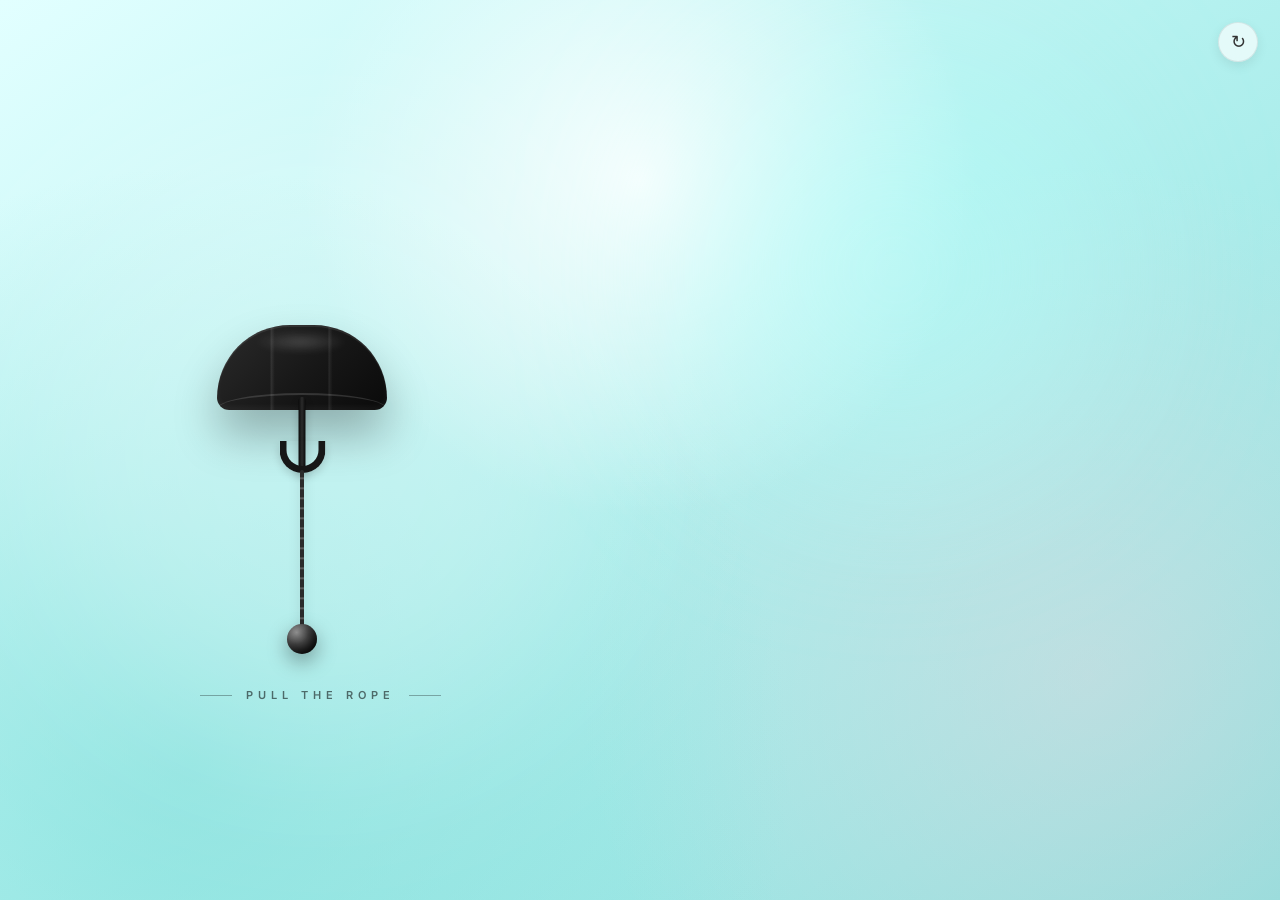
==== index.html @ 50a7926e "frontend challenge" ====
<!DOCTYPE html>
<html lang="en">
<head>
    <meta charset="UTF-8" />
    <meta name="viewport" content="width=device-width, initial-scale=1.0" />
    <title>Umbrella Login</title>

    <link rel="preconnect" href="https://fonts.googleapis.com">
    <link rel="preconnect" href="https://fonts.gstatic.com" crossorigin>
    <link href="https://fonts.googleapis.com/css2?family=Inter:wght@400;500;600;700;800;900&display=swap" rel="stylesheet">

    <link rel="stylesheet" href="style.css">
</head>

<body>

    <main class="stage" id="stage">

        <!-- BACKGROUND -->
        <div class="ambient ambient-1"></div>
        <div class="ambient ambient-2"></div>


        <!-- =====================================
             LEFT COLUMN — UMBRELLA + ROPE
        ====================================== -->
        <section class="umbrella-side">

            <div class="umbrella-wrapper">

                <div class="umbrella">
                    <div class="umbrella-shine"></div>
                </div>

                <div class="umbrella-handle"></div>

                <div class="rope" id="rope">
                    <div
                        class="rope-ball"
                        id="ropeBall"
                        tabindex="0"
                        aria-label="Pull the rope"
                    ></div>
                </div>

            </div>

            <!-- INSTRUCTION -->
            <div class="instruction">
                <span class="instruction-line"></span>
                Pull the rope
                <span class="instruction-line"></span>
            </div>

        </section>


        <!-- =====================================
             RIGHT COLUMN — LOGIN INTERFACE
        ====================================== -->
        <section class="login-side">

            <div class="login-wrapper">

                <!-- TOP BAR -->
                <nav class="top-bar">

                    <div class="brand">
                        <span class="brand-dot"></span>
                        LOGIN
                    </div>

                    <div class="top-links">
                        <span>HOME</span>
                        <span>ABOUT</span>
                        <span>HELP</span>
                    </div>

                </nav>


                <!-- LOGIN FORM -->
                <form class="login-card" id="loginForm">

                    <h1 class="login-title">
                        Welcome back.
                    </h1>

                    <p class="login-subtitle">
                        Sign in to continue to your account.
                    </p>


                    <div class="field">
                        <label for="email">Email</label>
                        <input
                            id="email"
                            type="email"
                            placeholder="you@example.com"
                            required
                        />
                    </div>


                    <div class="field">
                        <label for="password">Password</label>
                        <input
                            id="password"
                            type="password"
                            placeholder="••••••••"
                            required
                        />
                    </div>


                    <button
                        class="login-button"
                        id="loginButton"
                        type="submit"
                    >
                        SIGN IN
                    </button>


                    <div class="login-footer">
                        <span>Forgot password?</span>
                        <span>Create account</span>
                    </div>

                </form>

            </div>

        </section>


        <!-- =====================================
             BOTTOM NAVIGATION
        ====================================== -->
        <nav class="bottom-bar">

            <div class="nav-item active">Home</div>
            <div class="nav-item">Explore</div>
            <div class="nav-item">Account</div>
            <div class="nav-item">Settings</div>

        </nav>


        <!-- RESET -->
        <button class="reset" id="reset" aria-label="Reset">
            ↻
        </button>

    </main>

    <script src="script.js"></script>

</body>
</html>
---- style.css ----
/* =========================================================
   RESET & GLOBAL
========================================================= */
* {
    margin: 0;
    padding: 0;
    box-sizing: border-box;
}

html,
body {
    width: 100%;
    height: 100%;
    overflow: hidden;
    font-family: 'Inter', system-ui, -apple-system, Arial, sans-serif;
    -webkit-font-smoothing: antialiased;
    -moz-osx-font-smoothing: grayscale;
}

body {
    background: #c9f8f7;
}


/* =========================================================
   MAIN STAGE  (two-column grid)
========================================================= */
.stage {
    position: relative;
    width: 100vw;
    height: 100vh;
    overflow: hidden;

    display: grid;
    grid-template-columns: 1fr 1fr;
    align-items: center;

    background:
        radial-gradient(
            circle at 50% 20%,
            rgba(255, 255, 255, 0.9),
            transparent 35%
        ),
        radial-gradient(
            circle at 15% 85%,
            rgba(120, 220, 215, 0.55),
            transparent 45%
        ),
        radial-gradient(
            circle at 85% 75%,
            rgba(255, 210, 220, 0.35),
            transparent 40%
        ),
        linear-gradient(
            145deg,
            #e2ffff 0%,
            #b6f2f0 45%,
            #8bdedc 100%
        );
}


/* =========================================================
   AMBIENT LIGHT BLOBS
========================================================= */
.ambient {
    position: absolute;
    border-radius: 50%;
    filter: blur(90px);
    pointer-events: none;
    animation: ambientPulse 8s ease-in-out infinite;
}

.ambient-1 {
    width: 600px;
    height: 600px;
    top: 50%;
    left: 25%;
    transform: translate(-50%, -50%);
    background: rgba(255, 255, 255, 0.28);
}

.ambient-2 {
    width: 400px;
    height: 400px;
    top: 30%;
    left: 70%;
    transform: translate(-50%, -50%);
    background: rgba(180, 255, 250, 0.45);
    animation-delay: -4s;
}

@keyframes ambientPulse {
    0%, 100% { transform: translate(-50%, -50%) scale(1); opacity: 0.9; }
    50%      { transform: translate(-50%, -50%) scale(1.15); opacity: 0.7; }
}


/* =========================================================
   LEFT COLUMN — UMBRELLA SIDE
========================================================= */
.umbrella-side {
    position: relative;
    height: 100%;

    display: flex;
    flex-direction: column;
    align-items: center;
    justify-content: center;

    z-index: 5;
}


/* =========================================================
   UMBRELLA WRAPPER
========================================================= */
.umbrella-wrapper {
    position: relative;

    width: 180px;
    height: 250px;

    /* slight left offset inside the column */
    transform: translateX(-10%);
}


/* =========================================================
   UMBRELLA CANOPY
========================================================= */
.umbrella {
    position: absolute;
    top: 0;
    left: 50%;
    transform: translateX(-50%);

    width: 170px;
    height: 85px;

    background:
        linear-gradient(
            135deg,
            #2b2b2b 0%,
            #171717 55%,
            #0a0a0a 100%
        );

    border-radius: 90px 90px 15px 15px;

    box-shadow:
        0 25px 45px rgba(0, 0, 0, 0.28),
        inset 0 -3px 6px rgba(255, 255, 255, 0.05),
        inset 0 2px 0 rgba(255, 255, 255, 0.08);

    overflow: hidden;
}

.umbrella::before {
    content: "";
    position: absolute;
    inset: 0;

    background:
        linear-gradient(
            90deg,
            transparent 31%,
            rgba(255, 255, 255, 0.09) 32%,
            transparent 34%,
            transparent 65%,
            rgba(255, 255, 255, 0.08) 66%,
            transparent 68%
        );
}

.umbrella::after {
    content: "";
    position: absolute;

    bottom: -15px;
    left: 0;

    width: 100%;
    height: 30px;

    border-radius: 50%;
    border-top: 2px solid rgba(255, 255, 255, 0.14);
}

.umbrella-shine {
    position: absolute;
    top: 6px;
    left: 22%;

    width: 55%;
    height: 22px;

    background:
        radial-gradient(
            ellipse at center,
            rgba(255, 255, 255, 0.18),
            transparent 70%
        );

    border-radius: 50%;
    filter: blur(3px);
    pointer-events: none;
}


/* =========================================================
   UMBRELLA HANDLE
========================================================= */
.umbrella-handle {
    position: absolute;
    top: 72px;
    left: 50%;
    transform: translateX(-50%);

    width: 7px;
    height: 75px;

    background:
        linear-gradient(
            to right,
            #0a0a0a,
            #2b2b2b 50%,
            #0a0a0a
        );

    border-radius: 10px;

    box-shadow: 0 4px 8px rgba(0, 0, 0, 0.2);
}

.umbrella-handle::after {
    content: "";
    position: absolute;

    bottom: -1px;
    left: 50%;
    transform: translateX(-50%);

    width: 32px;
    height: 25px;

    border: 7px solid #171717;
    border-top: 0;

    border-radius: 0 0 25px 25px;

    box-shadow: 0 4px 8px rgba(0, 0, 0, 0.15);
}


/* =========================================================
   ROPE
========================================================= */
.rope {
    position: absolute;
    top: 145px;
    left: 50%;
    transform: translateX(-50%);

    width: 4px;
    height: 170px;

    background:
        repeating-linear-gradient(
            to bottom,
            #2b2b2b 0px,
            #2b2b2b 7px,
            #6b6b6b 8px,
            #2b2b2b 10px
        );

    border-radius: 5px;
    cursor: grab;
    touch-action: none;

    box-shadow: 0 0 12px rgba(0, 0, 0, 0.15);
}

.rope:active {
    cursor: grabbing;
}


/* =========================================================
   ROPE BALL
========================================================= */
.rope-ball {
    position: absolute;
    bottom: -14px;
    left: 50%;
    transform: translateX(-50%);

    width: 30px;
    height: 30px;

    border-radius: 50%;

    background:
        radial-gradient(
            circle at 32% 28%,
            #8a8a8a 0%,
            #404040 40%,
            #121212 80%
        );

    box-shadow:
        0 8px 20px rgba(0, 0, 0, 0.35),
        inset -3px -4px 8px rgba(0, 0, 0, 0.5),
        inset 3px 4px 6px rgba(255, 255, 255, 0.12);

    cursor: grab;
    transition: transform 0.2s ease, box-shadow 0.3s ease;
}

.rope-ball:hover {
    transform: translateX(-50%) scale(1.1);
    box-shadow:
        0 10px 25px rgba(0, 0, 0, 0.4),
        inset -3px -4px 8px rgba(0, 0, 0, 0.5),
        inset 3px 4px 6px rgba(255, 255, 255, 0.18);
}

.rope-ball:active {
    cursor: grabbing;
}

.rope-ball:focus-visible {
    outline: 2px solid rgba(255, 255, 255, 0.7);
    outline-offset: 4px;
}


/* =========================================================
   INSTRUCTION
========================================================= */
.instruction {
    position: absolute;
    bottom: 22%;

    display: flex;
    align-items: center;
    gap: 14px;

    font-size: 11px;
    font-weight: 600;
    letter-spacing: 5px;
    text-transform: uppercase;

    color: rgba(0, 0, 0, 0.55);

    white-space: nowrap;

    transition:
        opacity 0.5s ease,
        transform 0.5s ease;
}

.instruction-line {
    width: 32px;
    height: 1px;
    background: rgba(0, 0, 0, 0.3);
}

.stage.open .instruction {
    opacity: 0;
    transform: translateY(20px);
}


/* =========================================================
   RIGHT COLUMN — LOGIN SIDE
========================================================= */
.login-side {
    position: relative;
    height: 100%;

    display: flex;
    align-items: center;
    justify-content: center;

    z-index: 10;
}


/* =========================================================
   LOGIN WRAPPER
========================================================= */
.login-wrapper {
    position: relative;

    width: min(430px, 90%);

    pointer-events: none;
}


/* =========================================================
   TOP BAR
========================================================= */
.top-bar {
    position: absolute;
    top: -62px;
    left: 50%;

    width: 100%;
    height: 58px;

    transform:
        translateX(-50%)
        translateY(-500px)
        scale(0.82);

    opacity: 0;

    display: flex;
    align-items: center;
    justify-content: space-between;

    padding: 0 22px;

    border-radius: 18px 18px 8px 8px;

    background:
        rgba(255, 255, 255, 0.9);

    backdrop-filter: blur(22px) saturate(180%);
    -webkit-backdrop-filter: blur(22px) saturate(180%);

    border: 1px solid rgba(255, 255, 255, 0.85);

    box-shadow:
        0 15px 35px rgba(0, 0, 0, 0.1),
        inset 0 1px 0 rgba(255, 255, 255, 0.9);

    /* ORIGINAL SLOW ANIMATION */
    transition:
        transform 1.8s cubic-bezier(.16, 1.15, .3, 1),
        opacity 0.9s ease;

    transition-delay: 0.15s;
}

.stage.open .top-bar {
    opacity: 1;
    transform:
        translateX(-50%)
        translateY(12px)
        scale(1);
}


.brand {
    display: flex;
    align-items: center;
    gap: 9px;

    font-weight: 800;
    font-size: 13px;
    letter-spacing: 1.5px;

    color: #111;
}

.brand-dot {
    width: 10px;
    height: 10px;
    border-radius: 50%;

    background: linear-gradient(135deg, #111, #444);

    box-shadow: 0 0 0 3px rgba(0, 0, 0, 0.06);
}


.top-links {
    display: flex;
    gap: 20px;

    font-size: 10px;
    font-weight: 600;
    letter-spacing: 1.2px;

    color: #666;
}

.top-links span {
    cursor: pointer;
    transition: color 0.2s ease;
}

.top-links span:hover {
    color: #000;
}


/* =========================================================
   LOGIN CARD
========================================================= */
.login-card {
    position: relative;
    width: 100%;

    padding: 38px 34px 34px;

    border-radius: 24px;

    background:
        linear-gradient(
            145deg,
            rgba(28, 28, 28, 0.96),
            rgba(14, 14, 14, 0.98)
        );

    border: 1px solid rgba(255, 255, 255, 0.08);

    box-shadow:
        0 35px 80px rgba(0, 0, 0, 0.3),
        0 10px 30px rgba(0, 0, 0, 0.2),
        inset 0 1px 0 rgba(255, 255, 255, 0.06);

    transform: translateY(-650px) scale(0.75);
    opacity: 0;

    /* ORIGINAL SLOW ANIMATION */
    transition:
        transform 2s cubic-bezier(.16, 1.12, .3, 1),
        opacity 1s ease;

    transition-delay: 0.05s;

    pointer-events: none;
    overflow: hidden;
}

.login-card::before {
    content: "";
    position: absolute;

    top: 0;
    left: 10%;
    right: 10%;

    height: 1px;

    background:
        linear-gradient(
            90deg,
            transparent,
            rgba(255, 255, 255, 0.25),
            transparent
        );
}

.stage.open .login-card {
    transform: translateY(0) scale(1);
    opacity: 1;
    pointer-events: auto;
}


.login-title {
    color: #fff;

    font-size: 32px;
    font-weight: 800;
    letter-spacing: -1.5px;

    margin-bottom: 7px;

    background:
        linear-gradient(135deg, #ffffff 0%, #b8b8b8 100%);

    -webkit-background-clip: text;
    background-clip: text;
    -webkit-text-fill-color: transparent;
}

.login-subtitle {
    color: #888;
    font-size: 13px;
    margin-bottom: 30px;
    letter-spacing: 0.1px;
}


/* =========================================================
   INPUTS
========================================================= */
.field {
    margin-bottom: 18px;
}

.field label {
    display: block;

    color: #999;
    font-size: 10px;
    font-weight: 600;
    text-transform: uppercase;
    letter-spacing: 1.8px;

    margin-bottom: 8px;
}

.field input {
    width: 100%;
    height: 50px;

    padding: 0 16px;

    border-radius: 12px;
    border: 1px solid rgba(255, 255, 255, 0.1);
    outline: none;

    background: rgba(255, 255, 255, 0.05);
    color: #fff;

    font-family: inherit;
    font-size: 14px;

    transition:
        border 0.25s ease,
        background 0.25s ease,
        box-shadow 0.25s ease;
}

.field input::placeholder {
    color: #555;
}

.field input:hover {
    background: rgba(255, 255, 255, 0.07);
}

.field input:focus {
    border-color: rgba(255, 255, 255, 0.5);
    background: rgba(255, 255, 255, 0.09);

    box-shadow:
        0 0 0 4px rgba(255, 255, 255, 0.04),
        0 0 20px rgba(255, 255, 255, 0.05);
}


/* =========================================================
   LOGIN BUTTON
========================================================= */
.login-button {
    width: 100%;
    height: 52px;

    margin-top: 8px;

    border: none;
    border-radius: 13px;

    background:
        linear-gradient(135deg, #ffffff 0%, #e8e8e8 100%);

    color: #111;

    font-family: inherit;
    font-weight: 800;
    font-size: 13px;
    letter-spacing: 1.2px;

    cursor: pointer;

    box-shadow:
        0 4px 14px rgba(0, 0, 0, 0.3),
        inset 0 1px 0 rgba(255, 255, 255, 0.9);

    transition:
        transform 0.2s ease,
        background 0.2s ease,
        box-shadow 0.2s ease;
}

.login-button:hover {
    transform: translateY(-2px);

    background:
        linear-gradient(135deg, #ffffff 0%, #ffffff 100%);

    box-shadow:
        0 12px 25px rgba(255, 255, 255, 0.15),
        0 4px 14px rgba(0, 0, 0, 0.3),
        inset 0 1px 0 rgba(255, 255, 255, 1);
}

.login-button:active {
    transform: translateY(0);
}


/* =========================================================
   LOGIN FOOTER
========================================================= */
.login-footer {
    display: flex;
    justify-content: space-between;

    margin-top: 20px;

    color: #777;
    font-size: 11px;
    font-weight: 500;
}

.login-footer span {
    cursor: pointer;
    transition: color 0.2s ease;
}

.login-footer span:hover {
    color: #fff;
}


/* =========================================================
   BOTTOM BAR
========================================================= */
.bottom-bar {
    position: absolute;
    left: 50%;
    bottom: 35px;

    width: min(480px, 88vw);
    height: 62px;

    transform:
        translateX(-50%)
        translateX(-700px)
        scale(0.2);

    opacity: 0;

    display: flex;
    align-items: center;
    justify-content: space-around;

    padding: 0 12px;

    border-radius: 20px;

    background:
        rgba(255, 255, 255, 0.92);

    backdrop-filter: blur(22px) saturate(180%);
    -webkit-backdrop-filter: blur(22px) saturate(180%);

    border: 1px solid rgba(255, 255, 255, 0.85);

    box-shadow:
        0 20px 45px rgba(0, 0, 0, 0.12),
        inset 0 1px 0 rgba(255, 255, 255, 0.9);

    z-index: 30;

    /* ORIGINAL SLOW ANIMATION */
    transition:
        transform 2.1s cubic-bezier(.16, 1.1, .3, 1),
        opacity 1s ease;

    transition-delay: 0.35s;

    pointer-events: none;
}

.stage.open .bottom-bar {
    opacity: 1;
    transform:
        translateX(-50%)
        translateX(0)
        scale(1);

    pointer-events: auto;
}


.nav-item {
    position: relative;

    width: 70px;
    height: 45px;

    display: flex;
    align-items: center;
    justify-content: center;

    border-radius: 13px;

    color: #777;

    font-size: 11px;
    font-weight: 700;
    letter-spacing: 0.3px;

    cursor: pointer;

    transition:
        color 0.2s ease,
        background 0.2s ease,
        transform 0.2s ease;
}

.nav-item:hover {
    color: #111;
    background: rgba(0, 0, 0, 0.05);
    transform: translateY(-2px);
}

.nav-item.active {
    color: #111;
    background: rgba(0, 0, 0, 0.07);
    box-shadow: inset 0 1px 0 rgba(255, 255, 255, 0.6);
}


/* =========================================================
   RESET BUTTON
========================================================= */
.reset {
    position: absolute;

    right: 22px;
    top: 22px;

    width: 40px;
    height: 40px;

    border-radius: 50%;

    border: 1px solid rgba(0, 0, 0, 0.08);

    background: rgba(255, 255, 255, 0.65);

    backdrop-filter: blur(10px);
    -webkit-backdrop-filter: blur(10px);

    color: #333;
    font-size: 18px;

    cursor: pointer;
    z-index: 100;

    box-shadow: 0 4px 12px rgba(0, 0, 0, 0.08);

    transition:
        transform 0.3s ease,
        background 0.3s ease,
        box-shadow 0.3s ease;
}

.reset:hover {
    transform: rotate(-90deg);
    background: rgba(255, 255, 255, 0.95);
    box-shadow: 0 6px 18px rgba(0, 0, 0, 0.12);
}


/* =========================================================
   RESPONSIVE — stack columns on small screens
========================================================= */
@media (max-width: 900px) {

    .stage {
        grid-template-columns: 1fr;
        grid-template-rows: auto 1fr;
        align-items: start;
        overflow-y: auto;
    }

    .umbrella-side {
        height: auto;
        padding-top: 30px;
        padding-bottom: 10px;
    }

    .umbrella-wrapper {
        transform: none;
        transform-origin: top center;
        scale: 0.85;
    }

    .instruction {
        position: static;
        margin-top: 10px;
        margin-bottom: 20px;
    }

    .login-side {
        height: auto;
        padding-bottom: 140px;
    }

    .login-wrapper {
        width: 88vw;
    }

    .login-card {
        padding: 30px 24px 26px;
    }

    .login-title {
        font-size: 27px;
    }

    .top-bar {
        padding: 0 15px;
    }

    .top-links {
        gap: 12px;
    }

    .bottom-bar {
        bottom: 20px;
    }

    .nav-item {
        width: 60px;
    }
}

@media (max-width: 480px) {
    .umbrella-wrapper {
        transform: scale(0.75);
    }
}
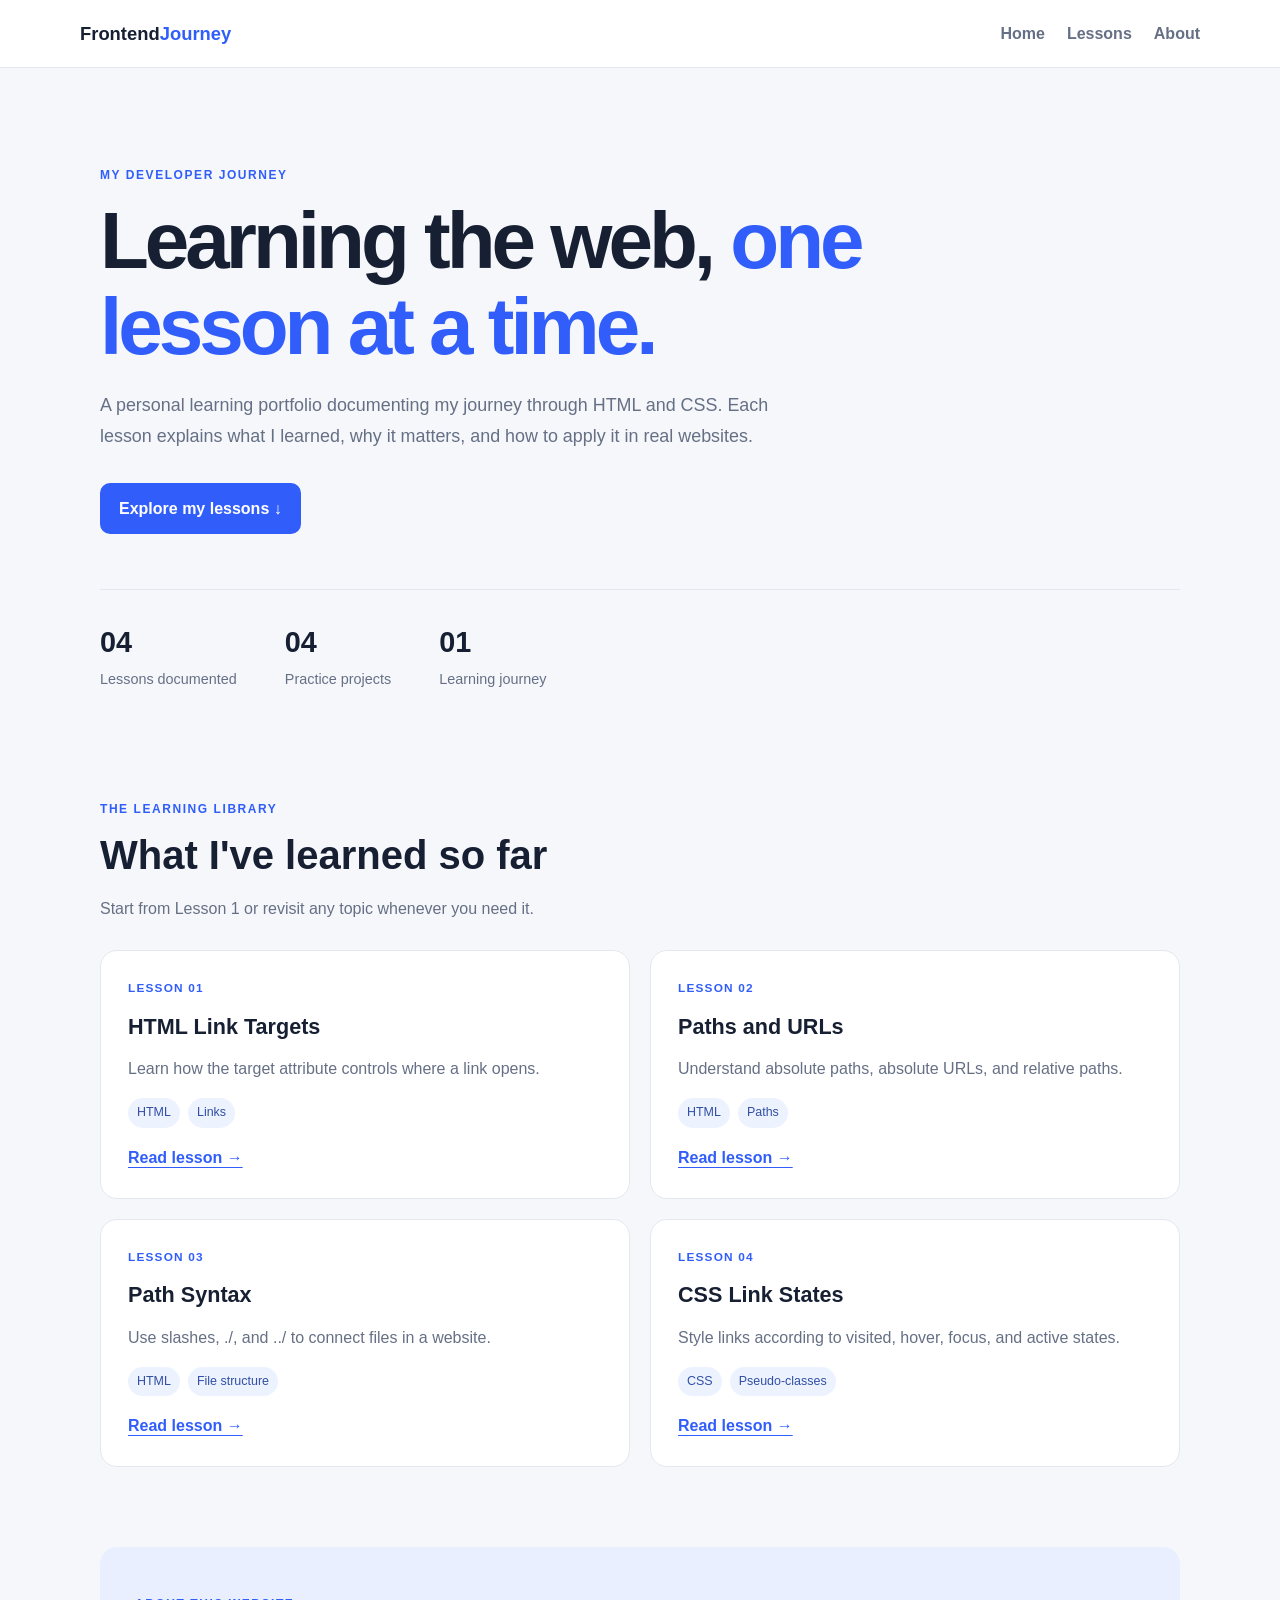
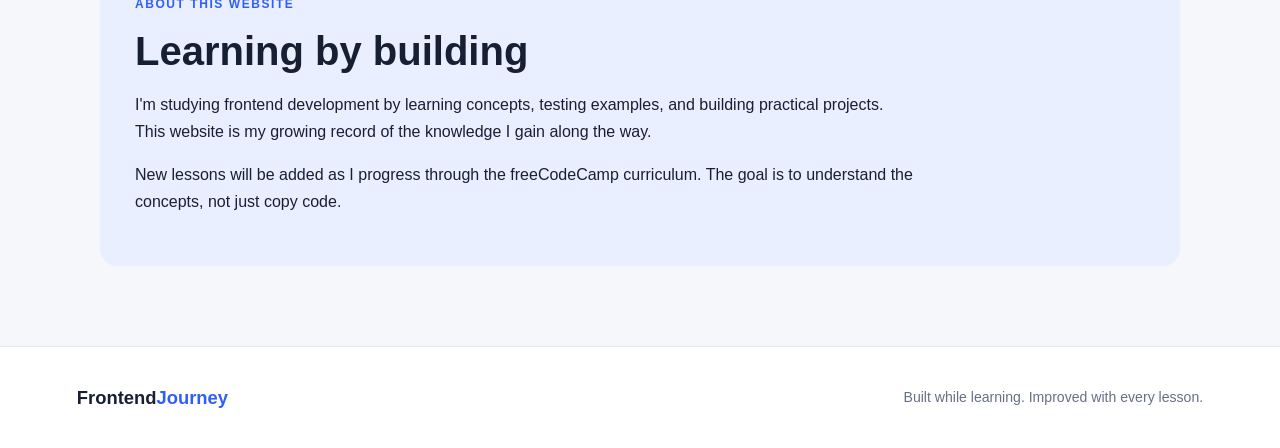
==== commit 123d3183: "Create connected frontend learning website" ====
--- a/index.html
+++ b/index.html
@@ -1,160 +1,99 @@
 <!DOCTYPE html>
 <html lang="en">
 <head>
-    <meta charset="UTF-8" />
-    <meta name="viewport" content="width=device-width, initial-scale=1.0" />
-    <title>Umbrella Login</title>
+  <meta charset="UTF-8">
+  <meta name="viewport" content="width=device-width, initial-scale=1.0">
+  <meta name="description" content="My personal frontend development learning journey, with HTML and CSS lessons, examples, and projects.">
+  <title>Frontend Journey | My Learning Portfolio</title>
+  <link rel="stylesheet" href="css/site.css">
+</head>
+<body>
+  <header class="header">
+    <a class="logo" href="index.html">Frontend<span>Journey</span></a>
+    <nav aria-label="Main navigation">
+      <a href="index.html" aria-current="page">Home</a>
+      <a href="#lessons">Lessons</a>
+      <a href="#about">About</a>
+    </nav>
+  </header>
 
-    <link rel="preconnect" href="https://fonts.googleapis.com">
-    <link rel="preconnect" href="https://fonts.gstatic.com" crossorigin>
-    <link href="https://fonts.googleapis.com/css2?family=Inter:wght@400;500;600;700;800;900&display=swap" rel="stylesheet">
+  <main>
+    <section class="hero">
+      <p class="eyebrow">MY DEVELOPER JOURNEY</p>
+      <h1>Learning the web, <span>one lesson at a time.</span></h1>
+      <p class="lead">
+        A personal learning portfolio documenting my journey through
+        HTML and CSS. Each lesson explains what I learned, why it matters,
+        and how to apply it in real websites.
+      </p>
+      <a class="button" href="#lessons">Explore my lessons ↓</a>
+      <div class="stats">
+        <div><strong>04</strong><span>Lessons documented</span></div>
+        <div><strong>04</strong><span>Practice projects</span></div>
+        <div><strong>01</strong><span>Learning journey</span></div>
+      </div>
+    </section>
 
-    <link rel="stylesheet" href="style.css">
-</head>
+    <section class="section" id="lessons">
+      <div class="section-heading">
+        <p class="eyebrow">THE LEARNING LIBRARY</p>
+        <h2>What I've learned so far</h2>
+        <p>Start from Lesson 1 or revisit any topic whenever you need it.</p>
+      </div>
 
-<body>
+      <div class="lesson-grid">
+        <article class="lesson-card">
+          <span class="lesson-number">LESSON 01</span>
+          <h3>HTML Link Targets</h3>
+          <p>Learn how the target attribute controls where a link opens.</p>
+          <div class="tag-list"><span>HTML</span><span>Links</span></div>
+          <a href="lessons/lesson-01.html">Read lesson →</a>
+        </article>
 
-    <main class="stage" id="stage">
+        <article class="lesson-card">
+          <span class="lesson-number">LESSON 02</span>
+          <h3>Paths and URLs</h3>
+          <p>Understand absolute paths, absolute URLs, and relative paths.</p>
+          <div class="tag-list"><span>HTML</span><span>Paths</span></div>
+          <a href="lessons/lesson-02.html">Read lesson →</a>
+        </article>
 
-        <!-- BACKGROUND -->
-        <div class="ambient ambient-1"></div>
-        <div class="ambient ambient-2"></div>
+        <article class="lesson-card">
+          <span class="lesson-number">LESSON 03</span>
+          <h3>Path Syntax</h3>
+          <p>Use slashes, ./, and ../ to connect files in a website.</p>
+          <div class="tag-list"><span>HTML</span><span>File structure</span></div>
+          <a href="lessons/lesson-03.html">Read lesson →</a>
+        </article>
 
+        <article class="lesson-card">
+          <span class="lesson-number">LESSON 04</span>
+          <h3>CSS Link States</h3>
+          <p>Style links according to visited, hover, focus, and active states.</p>
+          <div class="tag-list"><span>CSS</span><span>Pseudo-classes</span></div>
+          <a href="lessons/lesson-04.html">Read lesson →</a>
+        </article>
+      </div>
+    </section>
 
-        <!-- =====================================
-             LEFT COLUMN — UMBRELLA + ROPE
-        ====================================== -->
-        <section class="umbrella-side">
+    <section class="about-panel" id="about">
+      <p class="eyebrow">ABOUT THIS WEBSITE</p>
+      <h2>Learning by building</h2>
+      <p>
+        I'm studying frontend development by learning concepts, testing
+        examples, and building practical projects. This website is my
+        growing record of the knowledge I gain along the way.
+      </p>
+      <p>
+        New lessons will be added as I progress through the freeCodeCamp
+        curriculum. The goal is to understand the concepts, not just copy code.
+      </p>
+    </section>
+  </main>
 
-            <div class="umbrella-wrapper">
-
-                <div class="umbrella">
-                    <div class="umbrella-shine"></div>
-                </div>
-
-                <div class="umbrella-handle"></div>
-
-                <div class="rope" id="rope">
-                    <div
-                        class="rope-ball"
-                        id="ropeBall"
-                        tabindex="0"
-                        aria-label="Pull the rope"
-                    ></div>
-                </div>
-
-            </div>
-
-            <!-- INSTRUCTION -->
-            <div class="instruction">
-                <span class="instruction-line"></span>
-                Pull the rope
-                <span class="instruction-line"></span>
-            </div>
-
-        </section>
-
-
-        <!-- =====================================
-             RIGHT COLUMN — LOGIN INTERFACE
-        ====================================== -->
-        <section class="login-side">
-
-            <div class="login-wrapper">
-
-                <!-- TOP BAR -->
-                <nav class="top-bar">
-
-                    <div class="brand">
-                        <span class="brand-dot"></span>
-                        LOGIN
-                    </div>
-
-                    <div class="top-links">
-                        <span>HOME</span>
-                        <span>ABOUT</span>
-                        <span>HELP</span>
-                    </div>
-
-                </nav>
-
-
-                <!-- LOGIN FORM -->
-                <form class="login-card" id="loginForm">
-
-                    <h1 class="login-title">
-                        Welcome back.
-                    </h1>
-
-                    <p class="login-subtitle">
-                        Sign in to continue to your account.
-                    </p>
-
-
-                    <div class="field">
-                        <label for="email">Email</label>
-                        <input
-                            id="email"
-                            type="email"
-                            placeholder="you@example.com"
-                            required
-                        />
-                    </div>
-
-
-                    <div class="field">
-                        <label for="password">Password</label>
-                        <input
-                            id="password"
-                            type="password"
-                            placeholder="••••••••"
-                            required
-                        />
-                    </div>
-
-
-                    <button
-                        class="login-button"
-                        id="loginButton"
-                        type="submit"
-                    >
-                        SIGN IN
-                    </button>
-
-
-                    <div class="login-footer">
-                        <span>Forgot password?</span>
-                        <span>Create account</span>
-                    </div>
-
-                </form>
-
-            </div>
-
-        </section>
-
-
-        <!-- =====================================
-             BOTTOM NAVIGATION
-        ====================================== -->
-        <nav class="bottom-bar">
-
-            <div class="nav-item active">Home</div>
-            <div class="nav-item">Explore</div>
-            <div class="nav-item">Account</div>
-            <div class="nav-item">Settings</div>
-
-        </nav>
-
-
-        <!-- RESET -->
-        <button class="reset" id="reset" aria-label="Reset">
-            ↻
-        </button>
-
-    </main>
-
-    <script src="script.js"></script>
-
+  <footer>
+    <a class="logo" href="index.html">Frontend<span>Journey</span></a>
+    <p>Built while learning. Improved with every lesson.</p>
+  </footer>
 </body>
-</html>+</html>
--- a/css/site.css
+++ b/css/site.css
@@ -0,0 +1,369 @@
+:root {
+  --bg: #f5f7fb;
+  --surface: #ffffff;
+  --text: #172033;
+  --muted: #667085;
+  --blue: #315efb;
+  --border: #e3e8f0;
+}
+
+* {
+  box-sizing: border-box;
+}
+
+html {
+  scroll-behavior: smooth;
+}
+
+body {
+  margin: 0;
+  background: var(--bg);
+  color: var(--text);
+  font-family: -apple-system, BlinkMacSystemFont, "Segoe UI", sans-serif;
+  line-height: 1.7;
+}
+
+a {
+  color: var(--blue);
+  text-underline-offset: 4px;
+}
+
+a:focus-visible {
+  outline: 3px solid #16834a;
+  outline-offset: 4px;
+}
+
+.header {
+  display: flex;
+  justify-content: space-between;
+  align-items: center;
+  gap: 20px;
+  padding: 18px max(6%, calc((100% - 1120px) / 2));
+  background: var(--surface);
+  border-bottom: 1px solid var(--border);
+}
+
+.logo {
+  color: var(--text);
+  font-size: 1.15rem;
+  font-weight: 800;
+  text-decoration: none;
+  white-space: nowrap;
+}
+
+.logo span {
+  color: var(--blue);
+}
+
+.header nav {
+  display: flex;
+  flex-wrap: wrap;
+  gap: 22px;
+}
+
+.header nav a {
+  color: var(--muted);
+  text-decoration: none;
+  font-weight: 600;
+}
+
+.header nav a:hover {
+  color: var(--blue);
+}
+
+.hero,
+.section,
+.about-panel,
+.article {
+  width: min(1080px, 88%);
+  margin-inline: auto;
+}
+
+.hero {
+  padding-block: 85px 65px;
+}
+
+.eyebrow {
+  color: var(--blue);
+  font-size: 0.75rem;
+  font-weight: 800;
+  letter-spacing: 0.13em;
+}
+
+h1,
+h2,
+h3,
+p {
+  overflow-wrap: anywhere;
+}
+
+.hero h1 {
+  max-width: 800px;
+  margin: 10px 0 20px;
+  font-size: clamp(2.6rem, 7vw, 5rem);
+  line-height: 1.08;
+  letter-spacing: -0.05em;
+}
+
+.hero h1 span {
+  color: var(--blue);
+}
+
+.lead {
+  max-width: 720px;
+  color: var(--muted);
+  font-size: 1.12rem;
+}
+
+.button {
+  display: inline-block;
+  margin-top: 14px;
+  padding: 12px 19px;
+  border-radius: 10px;
+  background: var(--blue);
+  color: white;
+  font-weight: 700;
+  text-decoration: none;
+}
+
+.button:hover {
+  background: #2448cf;
+  color: white;
+}
+
+.stats {
+  display: flex;
+  flex-wrap: wrap;
+  gap: 48px;
+  margin-top: 55px;
+  padding-top: 28px;
+  border-top: 1px solid var(--border);
+}
+
+.stats div {
+  display: grid;
+}
+
+.stats strong {
+  font-size: 1.8rem;
+}
+
+.stats span {
+  color: var(--muted);
+  font-size: 0.9rem;
+}
+
+.section {
+  padding-block: 30px 80px;
+}
+
+.section-heading {
+  margin-bottom: 28px;
+}
+
+.section-heading h2,
+.about-panel h2 {
+  margin: 5px 0;
+  font-size: clamp(1.8rem, 4vw, 2.5rem);
+  line-height: 1.2;
+}
+
+.section-heading > p:last-child {
+  color: var(--muted);
+}
+
+.lesson-grid {
+  display: grid;
+  grid-template-columns: repeat(2, minmax(0, 1fr));
+  gap: 20px;
+}
+
+.lesson-card,
+.content-card {
+  min-width: 0;
+  padding: 27px;
+  background: var(--surface);
+  border: 1px solid var(--border);
+  border-radius: 17px;
+}
+
+.lesson-card {
+  display: flex;
+  flex-direction: column;
+  align-items: flex-start;
+}
+
+.lesson-number {
+  color: var(--blue);
+  font-size: 0.74rem;
+  font-weight: 800;
+  letter-spacing: 0.1em;
+}
+
+.lesson-card h3 {
+  margin: 10px 0 4px;
+  font-size: 1.35rem;
+}
+
+.lesson-card p {
+  color: var(--muted);
+  margin-top: 6px;
+}
+
+.lesson-card > a:last-child {
+  margin-top: auto;
+  padding-top: 16px;
+  font-weight: 700;
+}
+
+.tag-list {
+  display: flex;
+  flex-wrap: wrap;
+  gap: 8px;
+}
+
+.tag-list span {
+  padding: 4px 9px;
+  border-radius: 20px;
+  background: #edf2ff;
+  color: #3150a5;
+  font-size: 0.78rem;
+}
+
+.about-panel {
+  margin-bottom: 80px;
+  padding: 35px;
+  border-radius: 17px;
+  background: #e9efff;
+}
+
+.about-panel p {
+  max-width: 780px;
+}
+
+.article {
+  max-width: 850px;
+  padding-block: 40px 85px;
+}
+
+.back-link {
+  display: inline-block;
+  margin-bottom: 24px;
+  font-weight: 600;
+  text-decoration: none;
+}
+
+.article h1 {
+  margin: 10px 0;
+  font-size: clamp(2.2rem, 5vw, 3.6rem);
+  line-height: 1.13;
+  letter-spacing: -0.04em;
+}
+
+.content-card {
+  margin-top: 22px;
+}
+
+.content-card h2 {
+  margin-top: 0;
+}
+
+.content-card h3 {
+  margin-bottom: 0;
+}
+
+.content-card li {
+  margin-bottom: 10px;
+}
+
+code {
+  padding: 2px 5px;
+  border-radius: 4px;
+  background: #eef1f6;
+  font-size: 0.9em;
+  overflow-wrap: anywhere;
+}
+
+pre {
+  overflow-x: auto;
+  padding: 18px;
+  border-radius: 10px;
+  background: #101828;
+  color: #e8edff;
+  line-height: 1.6;
+}
+
+pre code {
+  padding: 0;
+  background: transparent;
+  color: inherit;
+  overflow-wrap: normal;
+}
+
+.lesson-nav {
+  display: flex;
+  justify-content: space-between;
+  align-items: center;
+  gap: 20px;
+  margin-top: 32px;
+  padding-top: 22px;
+  border-top: 1px solid var(--border);
+}
+
+.lesson-nav span {
+  color: var(--muted);
+}
+
+.lesson-nav a {
+  font-weight: 700;
+}
+
+footer {
+  display: flex;
+  justify-content: space-between;
+  align-items: center;
+  flex-wrap: wrap;
+  gap: 12px;
+  padding: 24px 6%;
+  border-top: 1px solid var(--border);
+  background: var(--surface);
+}
+
+footer p {
+  color: var(--muted);
+  font-size: 0.88rem;
+}
+
+@media (max-width: 650px) {
+  .header {
+    align-items: flex-start;
+    flex-direction: column;
+  }
+
+  .hero {
+    padding-top: 55px;
+  }
+
+  .lesson-grid {
+    grid-template-columns: 1fr;
+  }
+
+  .stats {
+    gap: 22px;
+  }
+
+  .lesson-nav {
+    align-items: flex-start;
+    flex-direction: column;
+  }
+
+  .about-panel {
+    padding: 24px;
+  }
+}
+
+@media (prefers-reduced-motion: reduce) {
+  html {
+    scroll-behavior: auto;
+  }
+}
